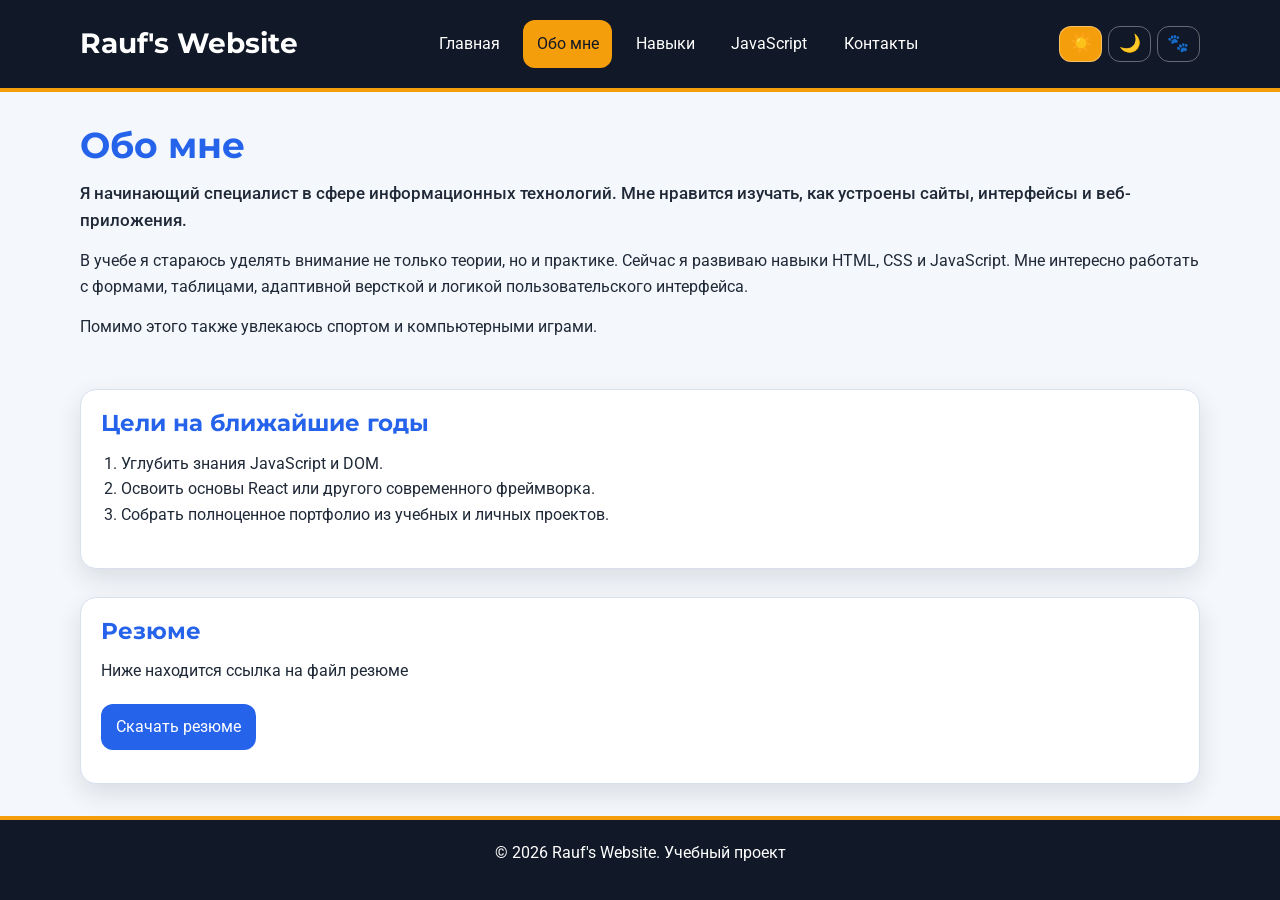
==== about.html @ aee90d2b "Add files via upload" ====
<!DOCTYPE html>
<html lang="ru">
<head>
    <meta charset="UTF-8">
    <meta name="viewport" content="width=device-width, initial-scale=1.0">
    <title>Обо мне</title>
    <link rel="preconnect" href="https://fonts.googleapis.com">
    <link rel="preconnect" href="https://fonts.gstatic.com" crossorigin>
    <link href="https://fonts.googleapis.com/css2?family=Montserrat:wght@600;700&family=Roboto:wght@400;500;700&display=swap" rel="stylesheet">
    <link rel="stylesheet" href="style.css">
</head>
<body>
    <input type="checkbox" id="menu-toggle" class="menu-checkbox" aria-hidden="true">
    <input type="radio" id="theme-light" name="site-theme" class="theme-radio theme-light-radio" checked aria-hidden="true">
    <input type="radio" id="theme-dark" name="site-theme" class="theme-radio theme-dark-radio" aria-hidden="true">
    <input type="radio" id="theme-cat" name="site-theme" class="theme-radio theme-cat-radio" aria-hidden="true">
    <div class="page">
    <header id="top">
        <div class="container header-grid">
            <h1 class="logo"><a href="index.html">Rauf's&nbsp;Website</a></h1>
            <div class="header-actions">
                <div class="theme-switcher" aria-label="Выбор темы">
                    <label for="theme-light" class="theme-button" title="Светлая тема">☀️</label>
                    <label for="theme-dark" class="theme-button" title="Тёмная тема">🌙</label>
                    <label for="theme-cat" class="theme-button" title="Кошачья тема">🐾</label>
                </div>
                <label for="menu-toggle" class="burger" aria-label="Открыть меню" title="Меню"><span></span><span></span><span></span><span class="burger-text">Меню</span></label>
            </div>
            <nav class="main-nav" aria-label="Главное меню">
                <a href="index.html">Главная</a>
                <a href="about.html" class="active">Обо мне</a>
                <a href="skills.html">Навыки</a>
                <a href="interactive.html">JavaScript</a>
                <a href="contacts.html">Контакты</a>
            </nav>
        </div>
    </header>

    <main class="container content-page">
        <section>
            <h2>Обо мне</h2>
            <p>Я начинающий специалист в сфере информационных технологий. Мне нравится изучать, как устроены сайты, интерфейсы и веб-приложения.</p>
            <p>В учебе я стараюсь уделять внимание не только теории, но и практике. Сейчас я развиваю навыки HTML, CSS и JavaScript. Мне интересно работать с формами, таблицами, адаптивной версткой и логикой пользовательского интерфейса.</p>
            <p>Помимо этого также увлекаюсь спортом и компьютерными играми.</p>
        </section>


        <section class="info-box">
            <h3>Цели на ближайшие годы</h3>
            <ol class="goals-list">
                <li>Углубить знания JavaScript и DOM.</li>
                <li>Освоить основы React или другого современного фреймворка.</li>
                <li>Собрать полноценное портфолио из учебных и личных проектов.</li>
            </ol>
        </section>

        <section class="info-box">
            <h3>Резюме</h3>
            <p>Ниже находится ссылка на файл резюме</p>
            <a class="button-link" href="files/resume.docx" download>Скачать резюме</a>
        </section>
    </main>

    <footer>
        <div class="container">
            <p>&copy; 2026 Rauf's Website. Учебный проект</p>
        </div>
    </footer>
    </div>
    <script src="script.js"></script>
</body>
</html>
---- style.css ----
:root {
    --bg-color: #f4f7fb;
    --text-color: #1f2937;
    --main-color: #2563eb;
    --accent-color: #f59e0b;
    --card-color: #ffffff;
    --border-color: #d8e0ee;
    --dark-color: #111827;
    --muted-color: #64748b;
    --shadow: 0 0.625rem 1.5625rem rgba(31, 41, 55, 0.12);
}

* {
    box-sizing: border-box;
    margin: 0;
    padding: 0;
}

html {
    font-size: 100%;
    scroll-behavior: smooth;
}

body {
    background: var(--bg-color);
    color: var(--text-color);
    font-family: 'Roboto', Arial, sans-serif;
    font-size: 0.95rem;
    line-height: 1.6;
}

.page {
    min-height: 100vh;
    display: flex;
    flex-direction: column;
    background: var(--bg-color);
    color: var(--text-color);
    transition: background 0.3s ease, color 0.3s ease;
}

.theme-dark-radio:checked ~ .page {
    --bg-color: #0f172a;
    --text-color: #e5e7eb;
    --main-color: #93c5fd;
    --accent-color: #fbbf24;
    --card-color: #1e293b;
    --border-color: #334155;
    --dark-color: #020617;
    --muted-color: #cbd5e1;
    --shadow: 0 0.75rem 1.75rem rgba(0, 0, 0, 0.35);
}

.theme-cat-radio:checked ~ .page {
    --bg-color: #fff7ed;
    --text-color: #3b2414;
    --main-color: #b45309;
    --accent-color: #fb923c;
    --card-color: #fffaf0;
    --border-color: #fed7aa;
    --dark-color: #7c2d12;
    --muted-color: #7c5a3a;
    --shadow: 0 0.75rem 1.75rem rgba(124, 45, 18, 0.18);
    background-color: var(--bg-color);
    background-image:
        radial-gradient(ellipse at 1.5rem 2.4rem, rgba(180, 83, 9, 0.16) 0 0.48rem, transparent 0.5rem),
        radial-gradient(circle at 1rem 1.55rem, rgba(180, 83, 9, 0.14) 0 0.22rem, transparent 0.24rem),
        radial-gradient(circle at 1.5rem 1.25rem, rgba(180, 83, 9, 0.14) 0 0.22rem, transparent 0.24rem),
        radial-gradient(circle at 2rem 1.55rem, rgba(180, 83, 9, 0.14) 0 0.22rem, transparent 0.24rem),
        radial-gradient(circle at 2.35rem 2rem, rgba(180, 83, 9, 0.12) 0 0.18rem, transparent 0.2rem);
    background-size: 5rem 5rem;
    background-attachment: fixed;
}

.container {
    width: min(92%, 70rem);
    margin: 0 auto;
}

.menu-checkbox,
.theme-radio {
    position: absolute;
    inline-size: 1px;
    block-size: 1px;
    opacity: 0;
    pointer-events: none;
}

header {
    background: var(--dark-color);
    padding: 1rem 0;
    border-bottom: 0.25rem solid var(--accent-color);
    position: sticky;
    top: 0;
    z-index: 10;
}

.header-grid {
    display: grid;
    grid-template-columns: 1fr auto;
    align-items: center;
    gap: 0.75rem;
}

.logo {
    color: #ffffff;
    font-size: clamp(1.25rem, 5vw, 1.75rem);
    margin-bottom: 0;
}

.logo a {
    color: inherit;
    text-decoration: none;
}

.logo a:hover {
    color: var(--accent-color);
}

.header-actions {
    display: flex;
    align-items: center;
    gap: 0.6rem;
}

.theme-switcher {
    display: flex;
    flex-wrap: wrap;
    justify-content: flex-end;
    gap: 0.35rem;
}

.theme-button,
.burger {
    cursor: pointer;
    color: #ffffff;
    border: 0.0625rem solid rgba(255, 255, 255, 0.35);
    border-radius: 0.75rem;
    padding: 0.55rem 0.75rem;
    transition: 0.3s ease;
}

.theme-button {
    font-size: 1.1rem;
    line-height: 1;
    user-select: none;
    padding: 0.5rem 0.6rem;
    min-inline-size: 2.4rem;
    text-align: center;
}

.theme-light-radio:checked ~ .page label[for="theme-light"],
.theme-dark-radio:checked ~ .page label[for="theme-dark"],
.theme-cat-radio:checked ~ .page label[for="theme-cat"] {
    background: var(--accent-color);
    color: var(--dark-color);
}

.theme-cat-radio:checked ~ .page .logo a::after {
    content: "  ฅ^•ﻌ•^ฅ";
    font-size: 0.8em;
}

.theme-button:hover,
.burger:hover {
    background: var(--accent-color);
    color: var(--dark-color);
}

.burger {
    display: inline-grid;
    grid-template-columns: 1.25rem auto;
    align-items: center;
    justify-content: center;
    gap: 0.35rem 0.45rem;
    min-inline-size: 5rem;
    block-size: 2.6rem;
}

.burger span:not(.burger-text) {
    grid-column: 1;
    display: block;
    inline-size: 1.25rem;
    block-size: 0.15rem;
    background: currentColor;
    border-radius: 1rem;
    transition: transform 0.3s ease, opacity 0.3s ease;
}

.burger-text {
    grid-column: 2;
    grid-row: 1 / 4;
    font-size: 0.85rem;
    font-weight: 700;
}

.main-nav {
    display: none;
    grid-column: 1 / -1;
    flex-direction: column;
    gap: 0.5rem;
    padding-top: 0.75rem;
}

/* Бургер-меню работает без JavaScript: checkbox открывает и закрывает навигацию */
.menu-checkbox:checked ~ .page .main-nav {
    display: flex;
}

.menu-checkbox:checked ~ .page .burger span:nth-child(1) {
    transform: translateY(0.4rem) rotate(45deg);
}

.menu-checkbox:checked ~ .page .burger span:nth-child(2) {
    opacity: 0;
}

.menu-checkbox:checked ~ .page .burger span:nth-child(3) {
    transform: translateY(-0.4rem) rotate(-45deg);
}

.main-nav a {
    color: #ffffff;
    text-decoration: none;
    padding: 0.7rem 0.85rem;
    border-radius: 0.75rem;
    transition: 0.3s ease;
    text-align: center;
}

.main-nav a:hover,
.main-nav a.active {
    background: var(--accent-color);
    color: var(--dark-color);
}

a[target="_blank"] {
    font-weight: 700;
    color: var(--main-color);
}

main {
    padding: 1.5rem 0;
    flex: 1;
}

h1, h2, h3, h4, h5, h6 {
    font-family: 'Montserrat', Arial, sans-serif;
    color: var(--main-color);
    margin-bottom: 0.8rem;
    line-height: 1.2;
}

h2 { font-size: clamp(1.5rem, 6vw, 2.25rem); }
h3 { font-size: clamp(1.15rem, 4vw, 1.45rem); }

p {
    margin-bottom: 0.9rem;
}

main section:first-child p:first-of-type {
    font-size: 1.05rem;
    font-weight: 500;
}

.hero {
    display: grid;
    grid-template-columns: 1fr;
    gap: 1.25rem;
    align-items: center;
    margin-bottom: 1.75rem;
}

img {
    max-width: 100%;
    height: auto;
    display: block;
}

.profile-card,
.info-box,
.note,
blockquote,
.contact-form {
    background: var(--card-color);
    border: 0.0625rem solid var(--border-color);
    border-radius: 1rem;
    box-shadow: var(--shadow);
    padding: 1rem;
}

.profile-card figcaption {
    color: var(--muted-color);
    text-align: center;
    margin-top: 0.75rem;
}

.cards-grid,
.project-grid,
.skill-cards {
    display: grid;
    grid-template-columns: 1fr;
    gap: 1rem;
}

.card {
    background: var(--card-color);
    border: 0.0625rem solid var(--border-color);
    border-radius: 1rem;
    padding: 1rem;
    box-shadow: var(--shadow);
    transition: transform 0.3s ease, box-shadow 0.3s ease;
}

.card:hover {
    transform: translateY(-0.25rem) scale(1.01);
    box-shadow: 0 1rem 2rem rgba(31, 41, 55, 0.2);
}

.card::before {
    content: "";
    display: block;
    inline-size: 3rem;
    block-size: 0.25rem;
    background: var(--accent-color);
    border-radius: 1rem;
    margin-bottom: 0.8rem;
}

ul, ol {
    padding-left: 1.25rem;
    margin-bottom: 0.8rem;
}

.button-link,
button,
.card a {
    display: inline-block;
    margin: 0.35rem 0.35rem 0.35rem 0;
    background: var(--main-color);
    color: #ffffff;
    text-decoration: none;
    border: none;
    border-radius: 0.75rem;
    padding: 0.65rem 0.95rem;
    cursor: pointer;
    transition: 0.3s ease;
}

.button-link:hover,
button:hover,
.card a:hover {
    background: var(--accent-color);
    color: var(--dark-color);
    transform: translateY(-0.1rem);
}

.content-page {
    display: grid;
    gap: 1.25rem;
}

blockquote {
    border-left: 0.35rem solid var(--accent-color);
    font-size: 1.05rem;
    font-style: italic;
}

.code-word,
strong {
    color: var(--accent-color);
}

.contact-layout {
    display: grid;
    grid-template-columns: 1fr;
    gap: 1.25rem;
}

.contact-form {
    display: grid;
    gap: 0.6rem;
}

input,
textarea {
    width: 100%;
    border: 0.0625rem solid var(--border-color);
    border-radius: 0.75rem;
    padding: 0.75rem;
    font: inherit;
    background: var(--bg-color);
    color: var(--text-color);
    outline: none;
}

input:focus,
textarea:focus {
    border-color: var(--accent-color);
    box-shadow: 0 0 0 0.2rem rgba(245, 158, 11, 0.18);
}

.skill-cards {
    display: grid;
    grid-template-columns: 1fr;
    gap: 1rem;
}

.skill-card {
    background: var(--card-color);
    border: 1px solid var(--border-color);
    border-radius: 1rem;
    padding: 1rem;
    box-shadow: 0 0.5rem 1.2rem var(--shadow-color);
    transition: transform 0.3s ease, box-shadow 0.3s ease;
}

.skill-card:hover {
    transform: translateY(-0.25rem);
    box-shadow: 0 0.8rem 1.6rem var(--shadow-color);
}

.skill-card h3 {
    margin-bottom: 0.5rem;
}

table {
    width: 100%;
    border-collapse: collapse;
    margin-top: 0.75rem;
    overflow: hidden;
    border-radius: 0.75rem;
    font-size: 0.9rem;
}

th,
td {
    border: 0.0625rem solid var(--border-color);
    padding: 0.65rem;
    text-align: left;
}

th {
    background: var(--dark-color);
    color: #ffffff;
}

tbody tr:nth-child(even) {
    background: rgba(37, 99, 235, 0.08);
}

footer {
    background: var(--dark-color);
    color: #ffffff;
    text-align: center;
    padding: 1.25rem 0;
    border-top: 0.25rem solid var(--accent-color);
}

footer a {
    color: var(--accent-color);
    text-decoration: none;
}

footer a:hover {
    text-decoration: underline;
}

/* Планшеты: меню показывается вертикально */
@media (min-width: 48rem) {
    body {
        font-size: 1rem;
    }

    main {
        padding: 2rem 0;
    }

    .header-grid {
        grid-template-columns: 1fr auto;
    }

    .burger {
        display: none;
    }

    .main-nav {
        display: flex;
        grid-column: 1 / -1;
        flex-direction: column;
        align-items: stretch;
        padding-top: 0.8rem;
    }

    .cards-grid,
    .project-grid,
    .skill-cards {
        grid-template-columns: repeat(2, minmax(0, 1fr));
    }

    .hero,
    .contact-layout {
        grid-template-columns: repeat(2, minmax(0, 1fr));
    }

    .profile-card,
    .info-box,
    .note,
    blockquote,
    .contact-form,
    .card {
        padding: 1.25rem;
    }
}

/* Десктоп: меню становится горизонтальным */
@media (min-width: 64rem) {
    header {
        padding: 1.25rem 0;
    }

    .header-grid {
        display: flex;
        justify-content: space-between;
        gap: 1.25rem;
    }

    .header-actions {
        order: 3;
    }

    .main-nav {
        order: 2;
        display: flex;
        flex-direction: row;
        align-items: center;
        grid-column: auto;
        padding-top: 0;
        gap: 0.6rem;
    }

    .theme-button {
        white-space: nowrap;
    }

    .project-grid,
    .skill-cards {
        grid-template-columns: repeat(3, minmax(0, 1fr));
    }

    .cards-grid {
        grid-template-columns: repeat(3, minmax(0, 1fr));
    }

    .content-page {
        gap: 1.75rem;
    }
}

/* Лабораторная №3: интерактивные блоки JavaScript */
.interactive-card {
    border: 0.0625rem solid var(--border-color);
    border-radius: 1rem;
    padding: 1rem;
    background: var(--card-color);
    box-shadow: 0 0.5rem 1.5rem rgba(24, 35, 66, 0.08);
}

.tool-grid {
    display: grid;
    grid-template-columns: 1fr;
    gap: 0.8rem;
}

.interactive-card label,
.contact-form label {
    display: grid;
    gap: 0.35rem;
    font-weight: 700;
}

.interactive-card input,
.interactive-card select,
.contact-form input,
.contact-form select,
.contact-form textarea {
    width: 100%;
    padding: 0.75rem;
    border: 0.0625rem solid var(--border-color);
    border-radius: 0.7rem;
    font: inherit;
    background: var(--bg-color);
    color: var(--text-color);
}

.interactive-card input:focus,
.interactive-card select:focus,
.contact-form input:focus,
.contact-form textarea:focus {
    outline: none;
    border-color: var(--accent-color);
    box-shadow: 0 0 0 0.2rem rgba(73, 118, 255, 0.18);
}

.result-box,
.form-result,
.helper-text {
    display: block;
    margin-top: 0.75rem;
    padding: 0.8rem;
    border-radius: 0.8rem;
    background: rgba(73, 118, 255, 0.08);
}

.success-text {
    color: #217a36;
}

.error-text {
    color: #c0392b;
}

.photo-preview {
    width: 7.5rem;
    height: 7.5rem;
    object-fit: cover;
    border-radius: 1rem;
    border: 0.125rem solid var(--border-color);
}

.modal {
    position: fixed;
    inset: 0;
    display: none;
    align-items: center;
    justify-content: center;
    padding: 1rem;
    z-index: 20;
}

.modal.is-open {
    display: flex;
}

.modal__overlay {
    position: absolute;
    inset: 0;
    background: rgba(0, 0, 0, 0.55);
}

.modal__content {
    position: relative;
    max-width: 32rem;
    width: min(100%, 32rem);
    padding: 1.5rem;
    border-radius: 1rem;
    background: var(--card-color);
    color: var(--text-color);
    box-shadow: 0 1rem 3rem rgba(0, 0, 0, 0.25);
}

.modal__close {
    position: absolute;
    top: 0.6rem;
    right: 0.6rem;
    width: 2rem;
    height: 2rem;
    padding: 0;
    border-radius: 50%;
}

@media (min-width: 48rem) {
    .tool-grid {
        grid-template-columns: repeat(3, 1fr);
    }
}

.social-links {
    display: flex;
    flex-wrap: wrap;
    gap: 0.7rem;
    margin-top: 1rem;
}

.social-links h3 {
    width: 100%;
    margin-bottom: 0.2rem;
}

.social-links a {
    display: inline-block;
    padding: 0.55rem 0.85rem;
    border-radius: 0.75rem;
    background: var(--main-color);
    color: #ffffff;
    text-decoration: none;
    transition: 0.3s ease;
}

.social-links a:hover {
    background: var(--accent-color);
    color: var(--dark-color);
    transform: translateY(-0.1rem);
}

.interactive-list {
    display: grid;
    grid-template-columns: 1fr;
    gap: 1rem;
}


/* Финальные правки */
.contact-info-grid {
    display: grid;
    grid-template-columns: 1fr;
    gap: 1rem;
    margin: 1rem 0;
}

.contact-info-card {
    display: flex;
    align-items: center;
    gap: 0.9rem;
    background: var(--card-color);
    border: 0.0625rem solid var(--border-color);
    border-radius: 1rem;
    padding: 1rem;
    box-shadow: var(--shadow);
}

.contact-info-card span {
    display: inline-flex;
    align-items: center;
    justify-content: center;
    width: 2.6rem;
    height: 2.6rem;
    border-radius: 50%;
    background: var(--accent-color);
    color: var(--dark-color);
    font-weight: 700;
}

.contact-info-card h3,
.contact-info-card p {
    margin-bottom: 0.2rem;
}

.skill-card-wide {
    grid-column: 1 / -1;
}

@media (min-width: 48rem) {
    .contact-info-grid {
        grid-template-columns: repeat(2, 1fr);
    }
}


/* Иконки социальных сетей в контактах */
.social-icons {
    align-items: center;
}

.social-icons a {
    display: inline-flex;
    align-items: center;
    justify-content: center;
    width: 3rem;
    height: 3rem;
    padding: 0;
    border-radius: 50%;
    font-weight: 700;
    font-size: 1rem;
    box-shadow: var(--shadow);
}

.social-icons a[title="Telegram"] {
    font-size: 1.25rem;
}

@media (min-width: 48rem) {
    .contact-info-grid {
        grid-template-columns: 1fr;
    }
}


/* PNG-иконки социальных сетей */
.social-icons {
    padding: 1rem;
    border: 0.0625rem solid var(--border-color);
    border-radius: 1rem;
    background: var(--card-color);
    box-shadow: var(--shadow);
}

.social-icons a {
    overflow: hidden;
    background: #ffffff;
    border: 0.0625rem solid var(--border-color);
}

.social-icons a img {
    width: 1.8rem;
    height: 1.8rem;
    object-fit: contain;
    display: block;
}

.social-icons a:hover {
    transform: translateY(-0.2rem) scale(1.06);
}
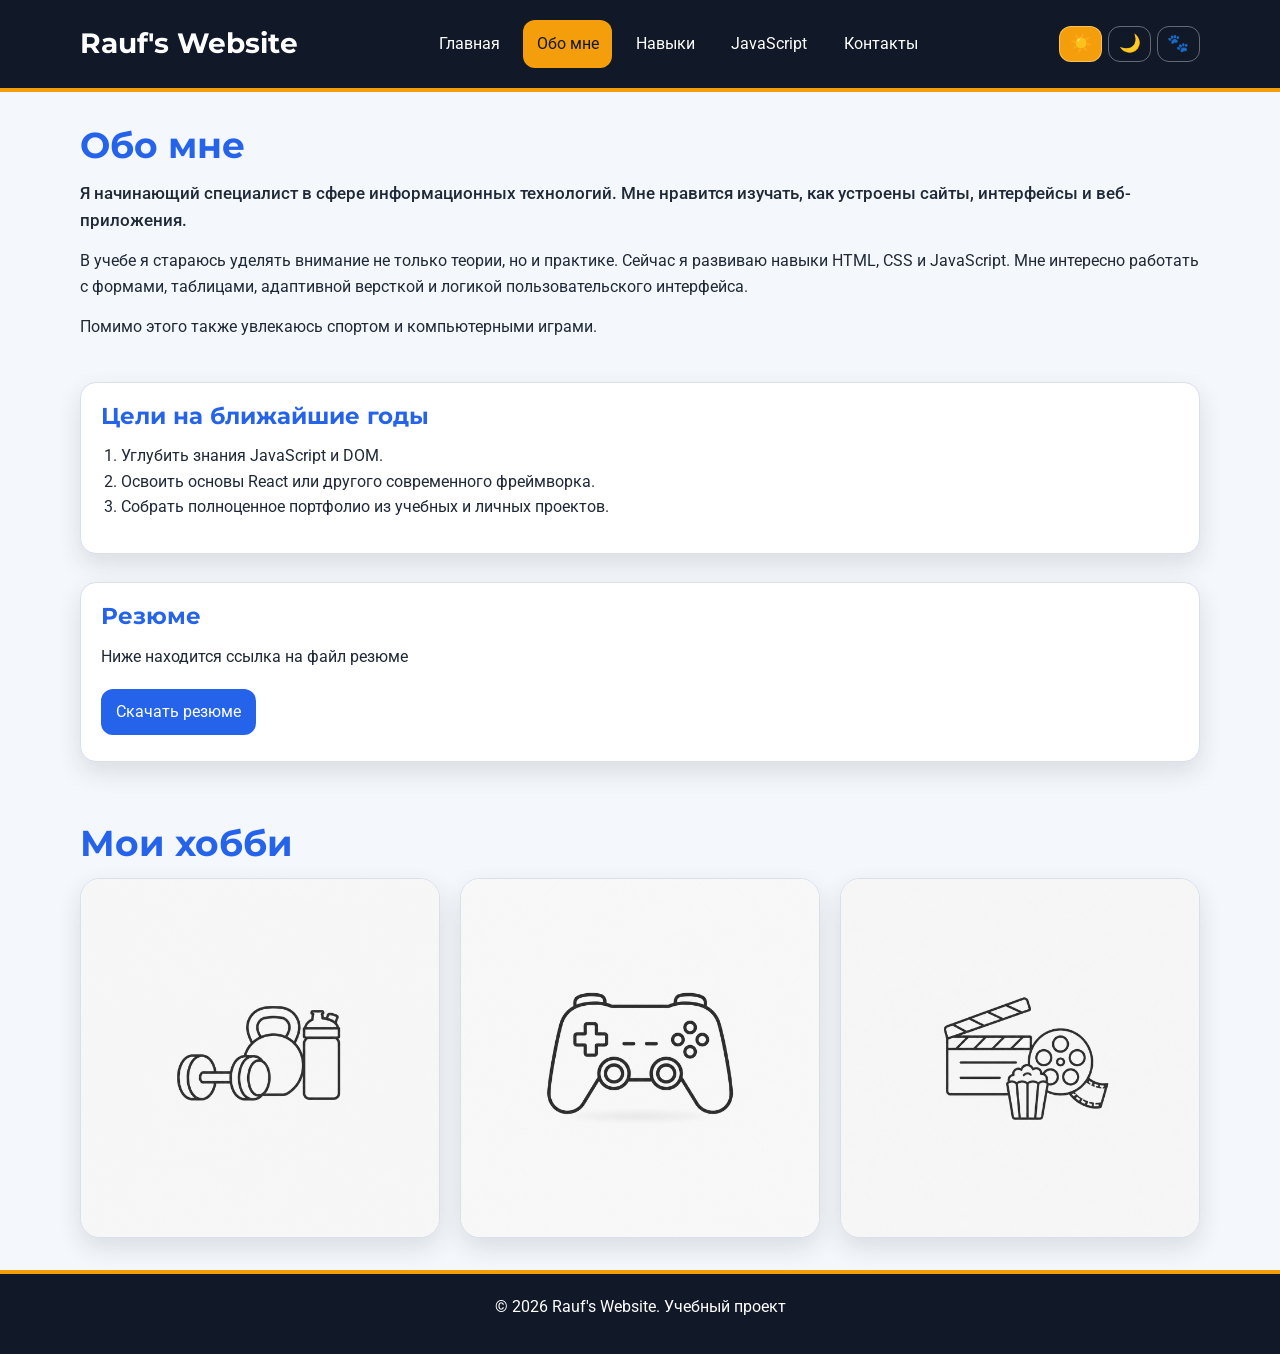
==== commit 39973d41: "Add files via upload" ====
--- a/about.html
+++ b/about.html
@@ -59,14 +59,21 @@
             <p>Ниже находится ссылка на файл резюме</p>
             <a class="button-link" href="files/resume.docx" download>Скачать резюме</a>
         </section>
+
+        <section class="hobbies-section">
+            <h2>Мои хобби</h2>
+            <div class="hobbies-grid" data-hobbies></div>
+        </section>
+
     </main>
 
     <footer>
         <div class="container">
-            <p>&copy; 2026 Rauf's Website. Учебный проект</p>
+            <p>&copy; 2026 Rauf's&nbsp;Website. Учебный проект</p>
         </div>
     </footer>
     </div>
+        <script type="module" src="js/main.js"></script>
     <script src="script.js"></script>
 </body>
 </html>
--- a/style.css
+++ b/style.css
@@ -810,3 +810,510 @@
 .social-icons a:hover {
     transform: translateY(-0.2rem) scale(1.06);
 }
+
+
+/* Исправления формы обратной связи */
+.contact-form textarea {
+    resize: none;
+}
+
+.contact-form button:disabled {
+    opacity: 0.55;
+    cursor: not-allowed;
+    transform: none;
+}
+
+.contact-form button:disabled:hover {
+    background: var(--main-color);
+    color: #ffffff;
+    transform: none;
+}
+
+.field-error {
+    min-height: 1.1rem;
+    font-size: 0.9rem;
+    color: #c0392b;
+}
+
+.contact-form input.is-invalid,
+.contact-form textarea.is-invalid {
+    border-color: #c0392b;
+    background: rgba(192, 57, 43, 0.08);
+}
+
+.contact-form input.is-valid,
+.contact-form textarea.is-valid {
+    border-color: #217a36;
+}
+
+.form-modal-list {
+    display: grid;
+    gap: 0.45rem;
+    margin-top: 1rem;
+}
+
+.form-modal-list p {
+    margin: 0;
+}
+
+
+.required-star {
+    color: #d93025;
+    font-weight: 700;
+}
+
+
+.photo-preview[hidden] {
+    display: none;
+}
+
+
+.contact-form label {
+    display: inline-flex;
+    align-items: center;
+    gap: 0.25rem;
+    width: fit-content;
+}
+
+.required-star {
+    color: #d93025;
+    font-weight: 700;
+    line-height: 1;
+}
+
+textarea {
+    resize: none;
+}
+
+.form-result[hidden] {
+    display: none;
+}
+
+
+/* Карточки хобби на странице «Обо мне» */
+.hobbies-section {
+    margin-top: 2rem;
+}
+
+.hobbies-grid {
+    display: grid;
+    grid-template-columns: 1fr;
+    gap: 1.25rem;
+}
+
+.hobby-card {
+    position: relative;
+    overflow: hidden;
+    min-height: 18rem;
+    border-radius: 1.25rem;
+    background: #ffffff;
+    border: 1px solid var(--border-color);
+    box-shadow: var(--shadow);
+}
+
+.hobby-card img {
+    width: 100%;
+    height: 100%;
+    min-height: 18rem;
+    object-fit: cover;
+    display: block;
+    transition: transform 0.35s ease, filter 0.35s ease;
+}
+
+.hobby-overlay {
+    position: absolute;
+    inset: 0;
+    display: flex;
+    flex-direction: column;
+    justify-content: flex-end;
+    gap: 0.5rem;
+    padding: 1.25rem;
+    background: linear-gradient(180deg, rgba(0, 0, 0, 0.05), rgba(0, 0, 0, 0.75));
+    color: #ffffff;
+    opacity: 0;
+    transform: translateY(1rem);
+    transition: opacity 0.35s ease, transform 0.35s ease;
+}
+
+.hobby-overlay h3 {
+    margin: 0;
+    color: #ffffff;
+}
+
+.hobby-overlay p {
+    margin: 0;
+    color: rgba(255, 255, 255, 0.9);
+}
+
+.hobby-card:hover img {
+    transform: scale(1.05);
+    filter: brightness(0.75);
+}
+
+.hobby-card:hover .hobby-overlay {
+    opacity: 1;
+    transform: translateY(0);
+}
+
+@media (min-width: 768px) {
+    .hobbies-grid {
+        grid-template-columns: repeat(3, 1fr);
+    }
+}
+
+
+/* Карточки навыков с логотипами */
+.skill-cards-with-icons .skill-card {
+    display: flex;
+    align-items: center;
+    gap: 1rem;
+    transition: transform 0.3s ease, box-shadow 0.3s ease;
+}
+
+.skill-cards-with-icons .skill-card:hover {
+    transform: translateY(-5px);
+    box-shadow: 0 14px 28px rgba(0, 0, 0, 0.14);
+}
+
+.skill-icon {
+    width: 80px;
+    height: 80px;
+    object-fit: contain;
+    flex-shrink: 0;
+    transition: transform 0.3s ease;
+}
+
+.skill-cards-with-icons .skill-card:hover .skill-icon {
+    transform: scale(1.08);
+}
+
+.skill-info h3 {
+    margin-top: 0;
+}
+
+.skill-info p:last-child {
+    margin-bottom: 0;
+}
+
+@media (max-width: 520px) {
+    .skill-cards-with-icons .skill-card {
+        align-items: flex-start;
+    }
+
+    .skill-icon {
+        width: 64px;
+        height: 64px;
+    }
+}
+
+
+/* Исправления мобильного меню и переключателя тем */
+.burger {
+    position: relative;
+}
+
+.burger span:not(.burger-text) {
+    transform-origin: center;
+}
+
+#menu-toggle:checked ~ .page .burger span:nth-child(1) {
+    transform: translateY(7px) rotate(45deg);
+}
+
+#menu-toggle:checked ~ .page .burger span:nth-child(2) {
+    opacity: 0;
+}
+
+#menu-toggle:checked ~ .page .burger span:nth-child(3) {
+    transform: translateY(-7px) rotate(-45deg);
+}
+
+@media (max-width: 767px) {
+    .header-actions {
+        display: contents;
+    }
+
+    .theme-switcher {
+        order: 3;
+        display: none;
+        width: 100%;
+        justify-content: center;
+        gap: 0.75rem;
+        padding: 0.85rem 1rem;
+        margin-top: 0.5rem;
+        border-radius: 1rem;
+        background: rgba(255, 255, 255, 0.12);
+    }
+
+    #menu-toggle:checked ~ .page .theme-switcher {
+        display: flex;
+    }
+
+    .main-nav {
+        order: 2;
+    }
+
+    .burger {
+        order: 1;
+        justify-self: end;
+    }
+}
+
+@media (min-width: 768px) {
+    #menu-toggle:checked ~ .page .burger span:nth-child(1),
+    #menu-toggle:checked ~ .page .burger span:nth-child(2),
+    #menu-toggle:checked ~ .page .burger span:nth-child(3) {
+        transform: none;
+        opacity: 1;
+    }
+}
+
+
+/* Финальная правка мобильного меню */
+@media (max-width: 767px) {
+    .burger {
+        min-width: 5.6rem;
+        min-height: 2.75rem;
+        display: inline-flex;
+        align-items: center;
+        justify-content: center;
+        gap: 0.45rem;
+    }
+
+    .burger span:not(.burger-text) {
+        width: 1.25rem;
+        height: 0.12rem;
+        position: absolute;
+        left: 1rem;
+        top: 50%;
+        margin: 0;
+        transform-origin: center;
+    }
+
+    .burger span:nth-child(1) {
+        transform: translateY(-0.38rem);
+    }
+
+    .burger span:nth-child(2) {
+        transform: translateY(0);
+    }
+
+    .burger span:nth-child(3) {
+        transform: translateY(0.38rem);
+    }
+
+    .burger .burger-text {
+        margin-left: 1.35rem;
+    }
+
+    #menu-toggle:checked ~ .page .burger span:nth-child(1) {
+        transform: translateY(0) rotate(45deg);
+    }
+
+    #menu-toggle:checked ~ .page .burger span:nth-child(2) {
+        opacity: 0;
+    }
+
+    #menu-toggle:checked ~ .page .burger span:nth-child(3) {
+        transform: translateY(0) rotate(-45deg);
+    }
+
+    #menu-toggle:checked ~ .page .theme-switcher {
+        display: flex;
+        width: 100%;
+        max-width: none;
+        justify-content: center;
+        align-items: center;
+        margin: 1rem 0 0;
+        padding: 0.9rem 1rem;
+        box-sizing: border-box;
+    }
+}
+
+
+/* Исправление мобильного бургер-меню и блока тем */
+@media (max-width: 767px) {
+    .header-grid {
+        align-items: center;
+    }
+
+    .header-actions {
+        display: contents;
+    }
+
+    .burger {
+        min-width: 5.6rem;
+        min-height: 2.75rem;
+        display: inline-flex;
+        align-items: center;
+        justify-content: center;
+        gap: 0.45rem;
+        position: relative;
+        justify-self: end;
+        order: 1;
+    }
+
+    .burger span:not(.burger-text) {
+        display: block;
+        position: absolute;
+        left: 1rem;
+        top: 50%;
+        width: 1.25rem;
+        height: 0.12rem;
+        margin: 0;
+        border-radius: 999px;
+        transform-origin: center;
+        transition: transform 0.25s ease, opacity 0.25s ease;
+    }
+
+    .burger span:nth-child(1) {
+        transform: translateY(-0.38rem);
+    }
+
+    .burger span:nth-child(2) {
+        transform: translateY(0);
+    }
+
+    .burger span:nth-child(3) {
+        transform: translateY(0.38rem);
+    }
+
+    .burger .burger-text {
+        margin-left: 1.35rem;
+    }
+
+    #menu-toggle:checked ~ .page .burger span:nth-child(1) {
+        transform: translateY(0) rotate(45deg);
+    }
+
+    #menu-toggle:checked ~ .page .burger span:nth-child(2) {
+        opacity: 0;
+    }
+
+    #menu-toggle:checked ~ .page .burger span:nth-child(3) {
+        transform: translateY(0) rotate(-45deg);
+    }
+
+    .main-nav {
+        order: 2;
+    }
+
+    .theme-switcher {
+        order: 3;
+        display: none;
+        width: 100%;
+        max-width: 100%;
+        justify-content: center;
+        align-items: center;
+        gap: 0.75rem;
+        margin: 1rem 0 0;
+        padding: 0.9rem 1rem;
+        box-sizing: border-box;
+        border-radius: 1rem;
+        background: rgba(255, 255, 255, 0.12);
+        grid-column: 1 / -1;
+        justify-self: stretch;
+    }
+
+    #menu-toggle:checked ~ .page .theme-switcher {
+        display: flex !important;
+    }
+
+    .theme-button {
+        flex: 0 0 auto;
+    }
+}
+
+
+.name-modal-actions {
+    display: flex;
+    gap: 0.75rem;
+    flex-wrap: wrap;
+    margin-top: 1rem;
+}
+
+[data-name-modal] input {
+    width: 100%;
+    margin-top: 0.5rem;
+}
+
+
+/* Лабораторная №4: фильтры карточек и таблица */
+.skill-filter {
+    margin: 1.25rem 0;
+}
+
+.skill-filter input,
+.table-controls input,
+.table-controls select {
+    width: 100%;
+    padding: 0.85rem 1rem;
+    border-radius: 0.9rem;
+    border: 1px solid var(--border-color);
+    background: var(--card-bg);
+    color: var(--text-color);
+}
+
+.skill-tags {
+    display: flex;
+    flex-wrap: wrap;
+    gap: 0.4rem;
+    margin-top: 0.75rem;
+}
+
+.skill-tags span {
+    padding: 0.25rem 0.55rem;
+    border-radius: 999px;
+    background: rgba(37, 99, 235, 0.12);
+    color: var(--accent-color);
+    font-size: 0.85rem;
+}
+
+.table-controls {
+    display: grid;
+    gap: 0.75rem;
+    margin: 1rem 0;
+}
+
+.table-wrapper {
+    overflow-x: auto;
+}
+
+.table-summary {
+    background: rgba(37, 99, 235, 0.08);
+}
+
+@media (min-width: 768px) {
+    .table-controls {
+        grid-template-columns: 1fr 16rem;
+    }
+}
+
+.github-form {
+    margin: 1rem 0;
+}
+.github-form-row {
+    display: grid;
+    gap: 0.75rem;
+    margin-top: 0.5rem;
+}
+.github-form-row input {
+    width: 100%;
+    padding: 0.85rem 1rem;
+    border-radius: 0.9rem;
+    border: 1px solid var(--border-color);
+    background: var(--card-bg);
+    color: var(--text-color);
+}
+.github-form-row button {
+    width: 100%;
+}
+@media (min-width: 768px) {
+    .github-form-row {
+        grid-template-columns: 1fr auto;
+        align-items: end;
+    }
+    .github-form-row button {
+        width: auto;
+    }
+}
